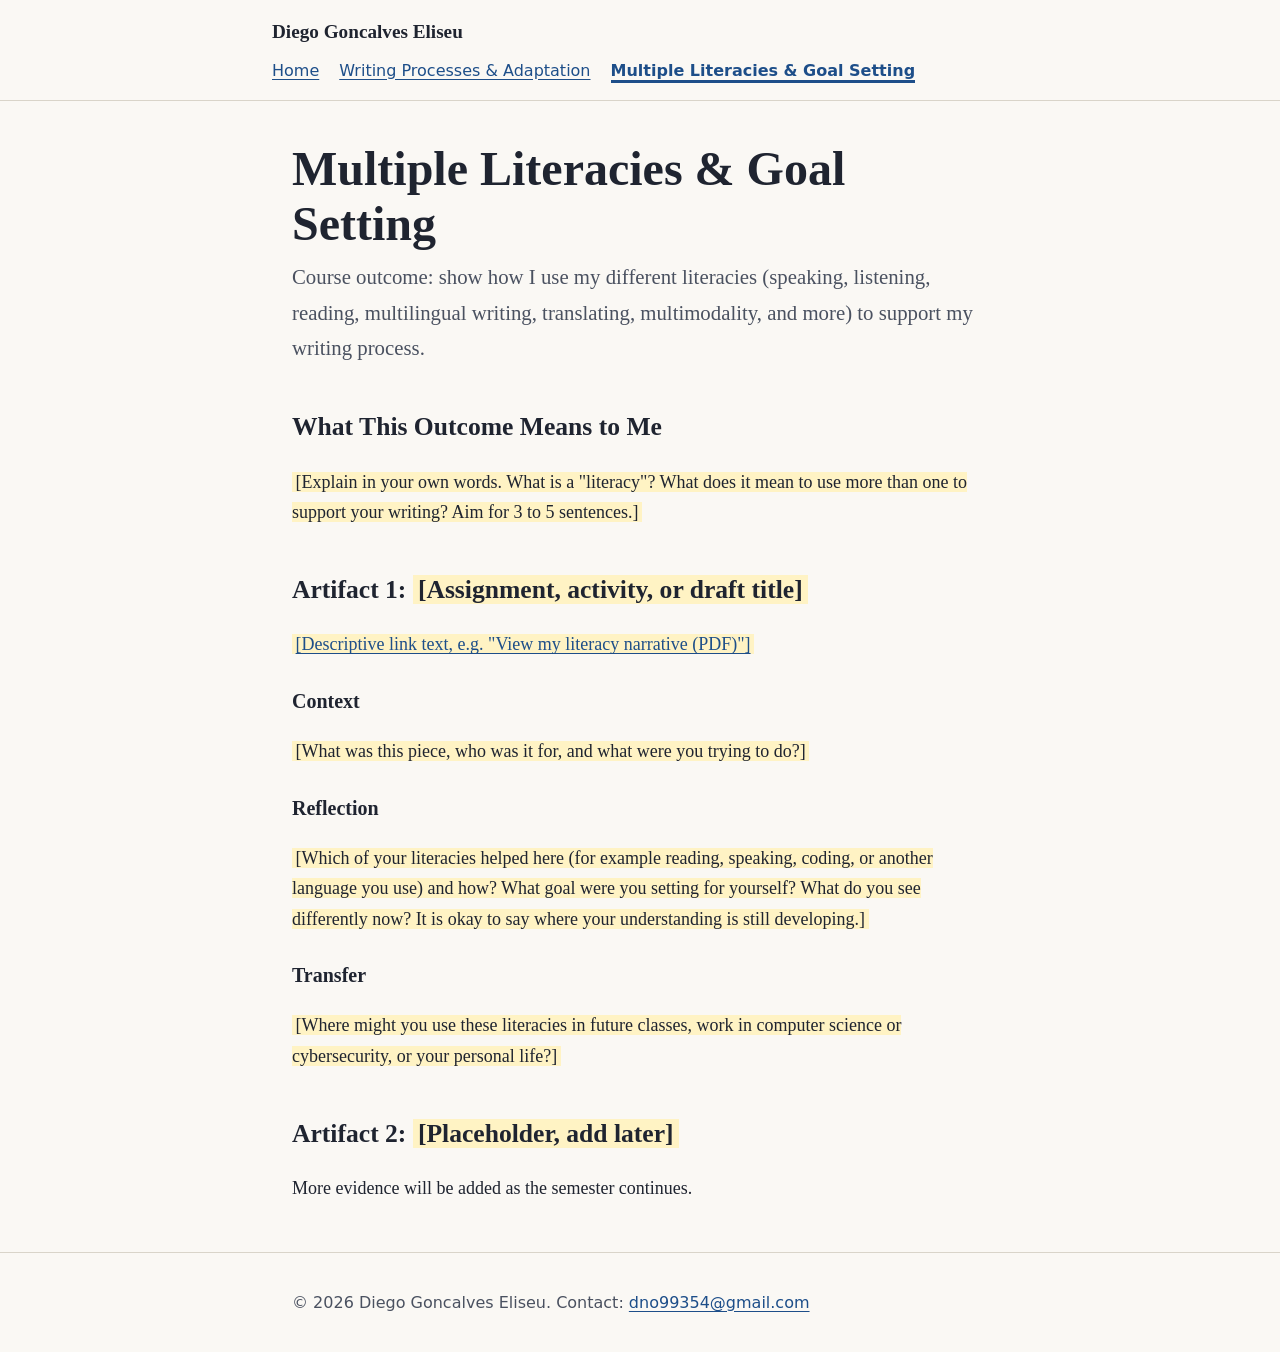
==== literacies.html @ 54d659ab "Add files via upload" ====
<!DOCTYPE html>
<html lang="en">
<head>
<meta charset="utf-8">
<meta name="viewport" content="width=device-width, initial-scale=1, viewport-fit=cover">
<title>Multiple Literacies &amp; Goal Setting | Diego Goncalves Eliseu</title>
<link rel="stylesheet" href="style.css">
</head>
<body>
<a class="skip" href="#main">Skip to main content</a>
<header>
 <div class="wrap bar">
  <a class="brand" href="index.html">Diego Goncalves Eliseu</a>
  <nav aria-label="Main">
   <ul>
    <li><a href="index.html">Home</a></li>
    <li><a href="writing-process.html">Writing Processes &amp; Adaptation</a></li>
    <li><a href="literacies.html" aria-current="page">Multiple Literacies &amp; Goal Setting</a></li>
   </ul>
  </nav>
 </div>
</header>

<main id="main" class="wrap">
 <h1>Multiple Literacies &amp; Goal Setting</h1>
 <p class="lede">Course outcome: show how I use my different literacies (speaking, listening, reading, multilingual writing, translating, multimodality, and more) to support my writing process.</p>

 <section aria-labelledby="def">
  <h2 id="def">What This Outcome Means to Me</h2>
  <p><span class="fill">[Explain in your own words. What is a "literacy"? What does it mean to use more than one to support your writing? Aim for 3 to 5 sentences.]</span></p>
 </section>

 <section aria-labelledby="art1">
  <h2 id="art1">Artifact 1: <span class="fill">[Assignment, activity, or draft title]</span></h2>
  <p><a href="#"><span class="fill">[Descriptive link text, e.g. "View my literacy narrative (PDF)"]</span></a></p>
  <h3>Context</h3>
  <p><span class="fill">[What was this piece, who was it for, and what were you trying to do?]</span></p>
  <h3>Reflection</h3>
  <p><span class="fill">[Which of your literacies helped here (for example reading, speaking, coding, or another language you use) and how? What goal were you setting for yourself? What do you see differently now? It is okay to say where your understanding is still developing.]</span></p>
  <h3>Transfer</h3>
  <p><span class="fill">[Where might you use these literacies in future classes, work in computer science or cybersecurity, or your personal life?]</span></p>
 </section>

 <section aria-labelledby="art2">
  <h2 id="art2">Artifact 2: <span class="fill">[Placeholder, add later]</span></h2>
  <p>More evidence will be added as the semester continues.</p>
 </section>
</main>

<footer>
 <div class="wrap">
  <p>&copy; 2026 Diego Goncalves Eliseu. Contact: <a href="mailto:dno99354@gmail.com">dno99354@gmail.com</a></p>
 </div>
</footer>
</body>
</html>
---- style.css ----
:root{--bg:#faf8f4;--fg:#1f2430;--muted:#4a5160;--accent:#1d4e89;--card:#fff;--line:#d9d4c9;--hl:#fff3c4;box-sizing:border-box;padding-top:env(safe-area-inset-top,0px);padding-bottom:env(safe-area-inset-bottom,0px)}
@media (prefers-color-scheme:dark){:root{--bg:#14171d;--fg:#f0eee9;--muted:#c3c8d2;--accent:#8fc0ff;--card:#1c2028;--line:#343a46;--hl:#4a4220}}
*{box-sizing:border-box}
html{scroll-padding-top:env(safe-area-inset-top,0px);scroll-behavior:smooth}
body{margin:0;background:var(--bg);color:var(--fg);font:1.125rem/1.7 Georgia,"Times New Roman",serif}
a{color:var(--accent);text-underline-offset:3px}
a:focus-visible{outline:3px solid var(--accent);outline-offset:3px}
.skip{position:absolute;left:-999px;top:0;background:var(--accent);color:var(--bg);padding:.6rem 1rem}
.skip:focus{left:0;z-index:10}
.wrap{max-width:46rem;margin:0 auto;padding:0 1.25rem}
header{border-bottom:1px solid var(--line)}
.bar{display:flex;flex-wrap:wrap;gap:.5rem 1.5rem;justify-content:space-between;align-items:center;padding:1rem 0}
.brand{font-weight:700;font-size:1.2rem;color:var(--fg);text-decoration:none}
nav ul{display:flex;flex-wrap:wrap;gap:.25rem 1.25rem;list-style:none;margin:0;padding:0;font-family:system-ui,sans-serif;font-size:1rem}
nav a[aria-current="page"]{font-weight:700;text-decoration:none;border-bottom:3px solid var(--accent)}
h1{font-size:clamp(2rem,6vw,3rem);line-height:1.15;margin:2.5rem 0 .5rem}
h2{font-size:1.6rem;margin:2.5rem 0 .5rem}
h3{font-size:1.25rem;margin:1.5rem 0 .25rem}
.lede{font-size:1.3rem;color:var(--muted);margin:0 0 1.5rem}
.card{background:var(--card);border:1px solid var(--line);border-radius:10px;padding:1rem 1.25rem;margin:1rem 0}
.grid{display:grid;gap:1rem;grid-template-columns:repeat(auto-fit,minmax(14rem,1fr));list-style:none;padding:0}
.grid .card{margin:0}
.grid p{margin:0;font-size:1rem;color:var(--muted)}
.fill{background:var(--hl);padding:0 .2em}
footer{border-top:1px solid var(--line);margin-top:3rem;padding:1.5rem 0;font:1rem system-ui,sans-serif;color:var(--muted)}
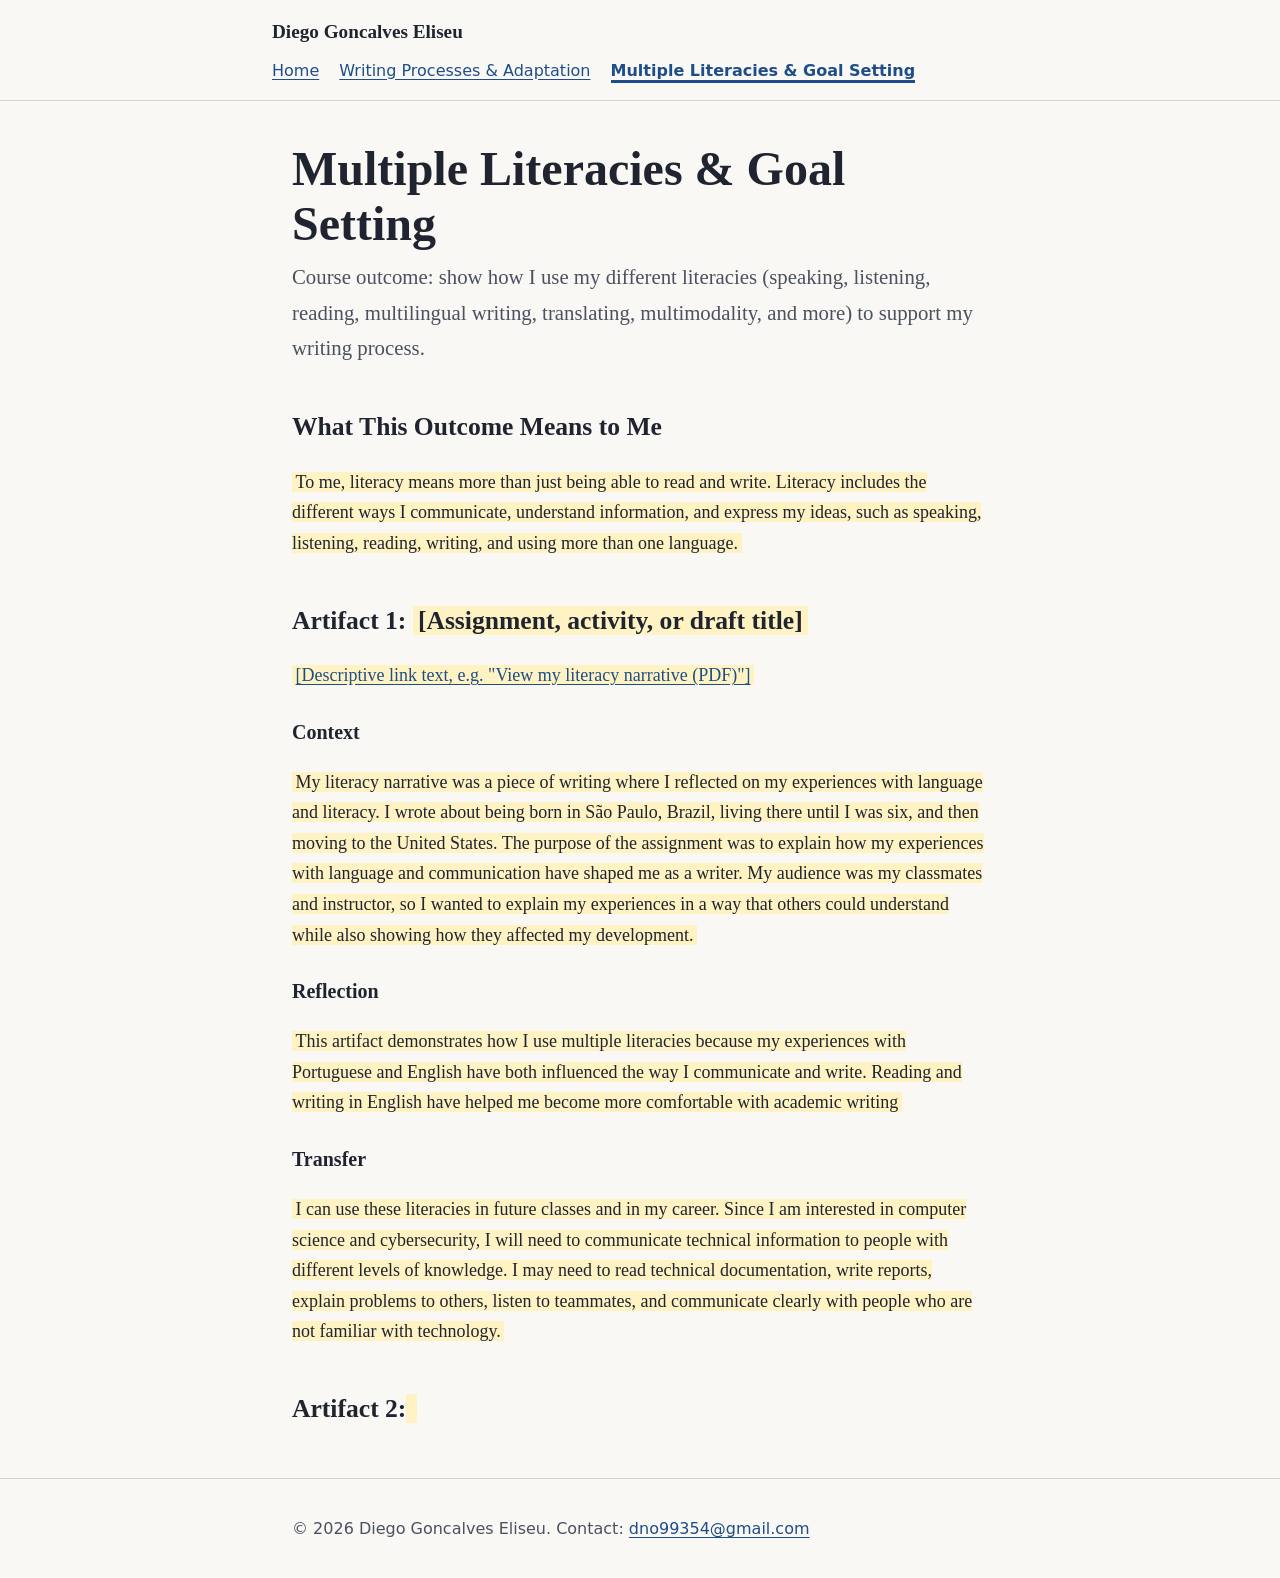
==== commit efb430c7: "Revise literacy reflections and artifact descriptions Updated the content in literacies.html to prov" ====
--- a/literacies.html
+++ b/literacies.html
@@ -27,23 +27,23 @@
 
  <section aria-labelledby="def">
   <h2 id="def">What This Outcome Means to Me</h2>
-  <p><span class="fill">[Explain in your own words. What is a "literacy"? What does it mean to use more than one to support your writing? Aim for 3 to 5 sentences.]</span></p>
+  <p><span class="fill">To me, literacy means more than just being able to read and write. Literacy includes the different ways I communicate, understand information, and express my ideas, such as speaking, listening, reading, writing, and using more than one language.</span></p>
  </section>
 
  <section aria-labelledby="art1">
   <h2 id="art1">Artifact 1: <span class="fill">[Assignment, activity, or draft title]</span></h2>
   <p><a href="#"><span class="fill">[Descriptive link text, e.g. "View my literacy narrative (PDF)"]</span></a></p>
   <h3>Context</h3>
-  <p><span class="fill">[What was this piece, who was it for, and what were you trying to do?]</span></p>
+  <p><span class="fill">My literacy narrative was a piece of writing where I reflected on my experiences with language and literacy. I wrote about being born in São Paulo, Brazil, living there until I was six, and then moving to the United States. The purpose of the assignment was to explain how my experiences with language and communication have shaped me as a writer. My audience was my classmates and instructor, so I wanted to explain my experiences in a way that others could understand while also showing how they affected my development.</span></p>
   <h3>Reflection</h3>
-  <p><span class="fill">[Which of your literacies helped here (for example reading, speaking, coding, or another language you use) and how? What goal were you setting for yourself? What do you see differently now? It is okay to say where your understanding is still developing.]</span></p>
+  <p><span class="fill">This artifact demonstrates how I use multiple literacies because my experiences with Portuguese and English have both influenced the way I communicate and write. Reading and writing in English have helped me become more comfortable with academic writing</span></p>
   <h3>Transfer</h3>
-  <p><span class="fill">[Where might you use these literacies in future classes, work in computer science or cybersecurity, or your personal life?]</span></p>
+  <p><span class="fill">I can use these literacies in future classes and in my career. Since I am interested in computer science and cybersecurity, I will need to communicate technical information to people with different levels of knowledge. I may need to read technical documentation, write reports, explain problems to others, listen to teammates, and communicate clearly with people who are not familiar with technology. </span></p>
  </section>
 
  <section aria-labelledby="art2">
-  <h2 id="art2">Artifact 2: <span class="fill">[Placeholder, add later]</span></h2>
-  <p>More evidence will be added as the semester continues.</p>
+  <h2 id="art2">Artifact 2: <span class="fill"></span></h2>
+  <p></p>
  </section>
 </main>
 
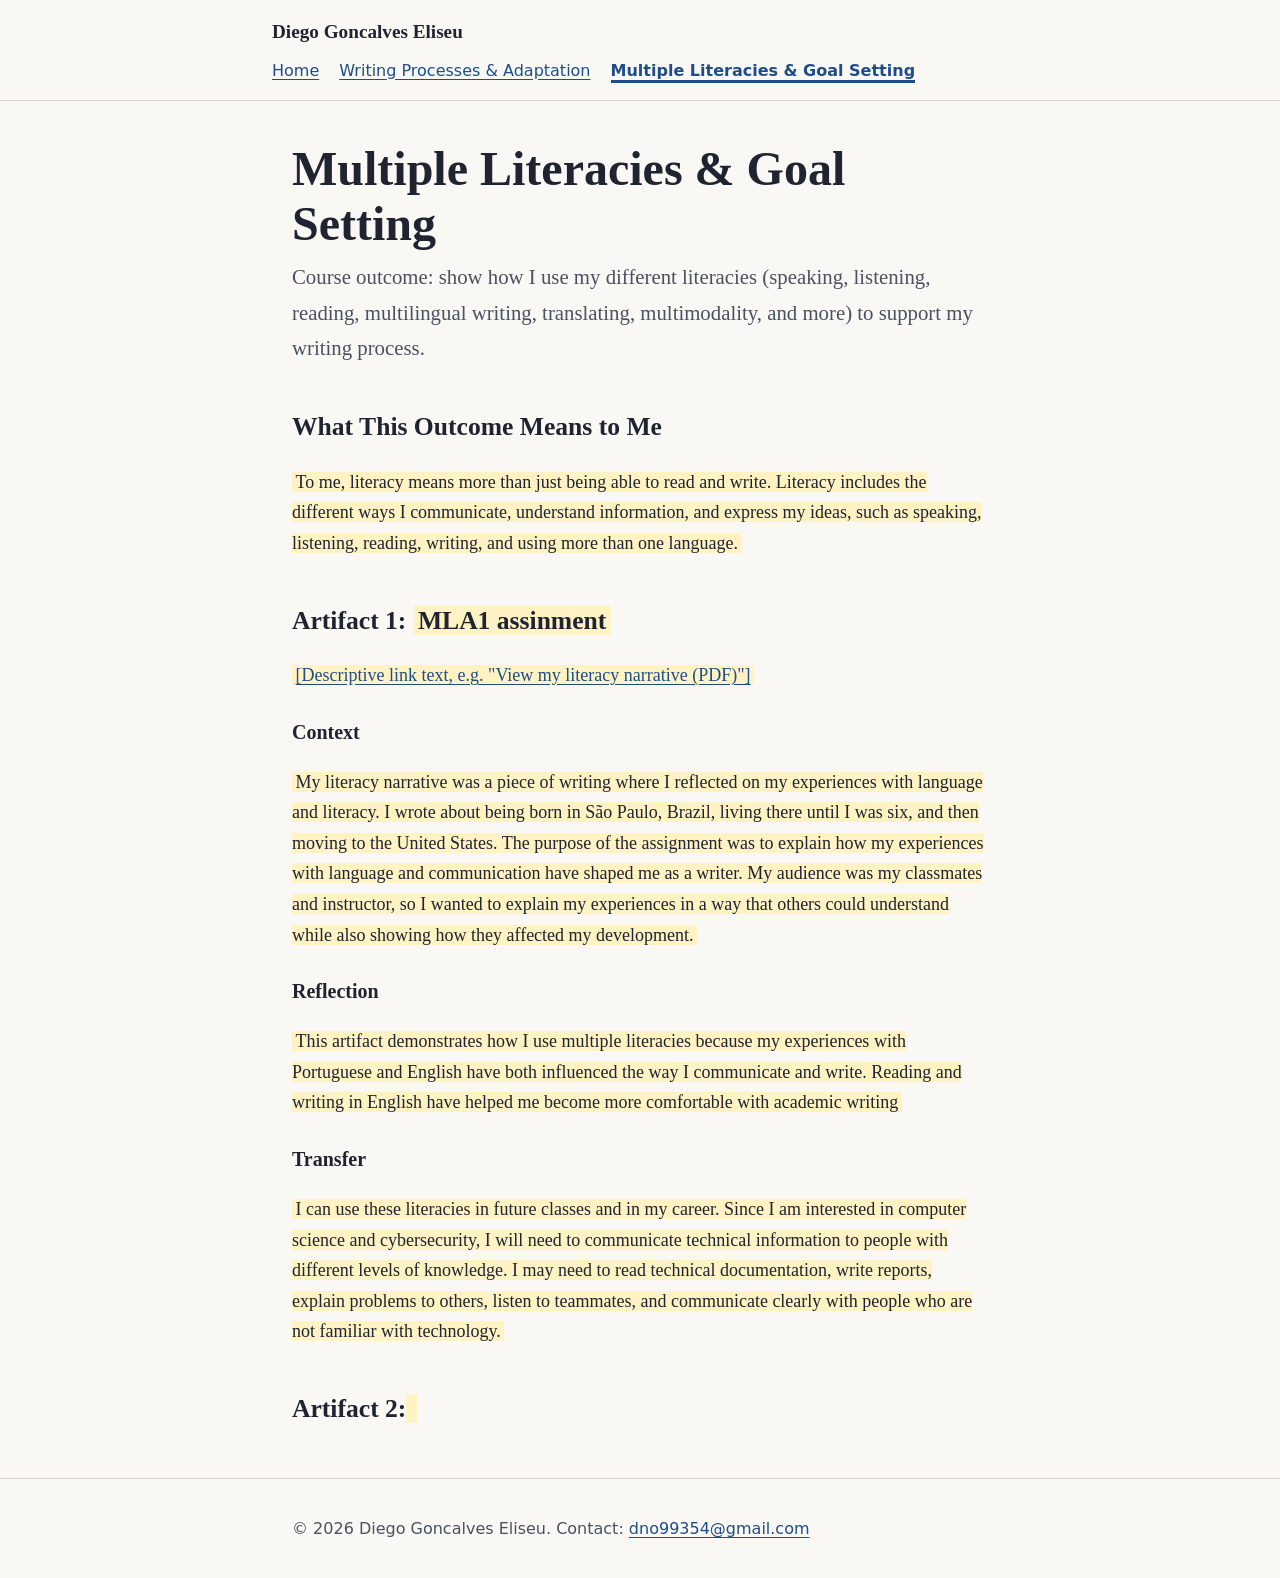
==== commit 6a876e6e: "Update Artifact 1 title in literacies.html" ====
--- a/literacies.html
+++ b/literacies.html
@@ -31,7 +31,7 @@
  </section>
 
  <section aria-labelledby="art1">
-  <h2 id="art1">Artifact 1: <span class="fill">[Assignment, activity, or draft title]</span></h2>
+  <h2 id="art1">Artifact 1: <span class="fill">MLA1 assinment</span></h2>
   <p><a href="#"><span class="fill">[Descriptive link text, e.g. "View my literacy narrative (PDF)"]</span></a></p>
   <h3>Context</h3>
   <p><span class="fill">My literacy narrative was a piece of writing where I reflected on my experiences with language and literacy. I wrote about being born in São Paulo, Brazil, living there until I was six, and then moving to the United States. The purpose of the assignment was to explain how my experiences with language and communication have shaped me as a writer. My audience was my classmates and instructor, so I wanted to explain my experiences in a way that others could understand while also showing how they affected my development.</span></p>
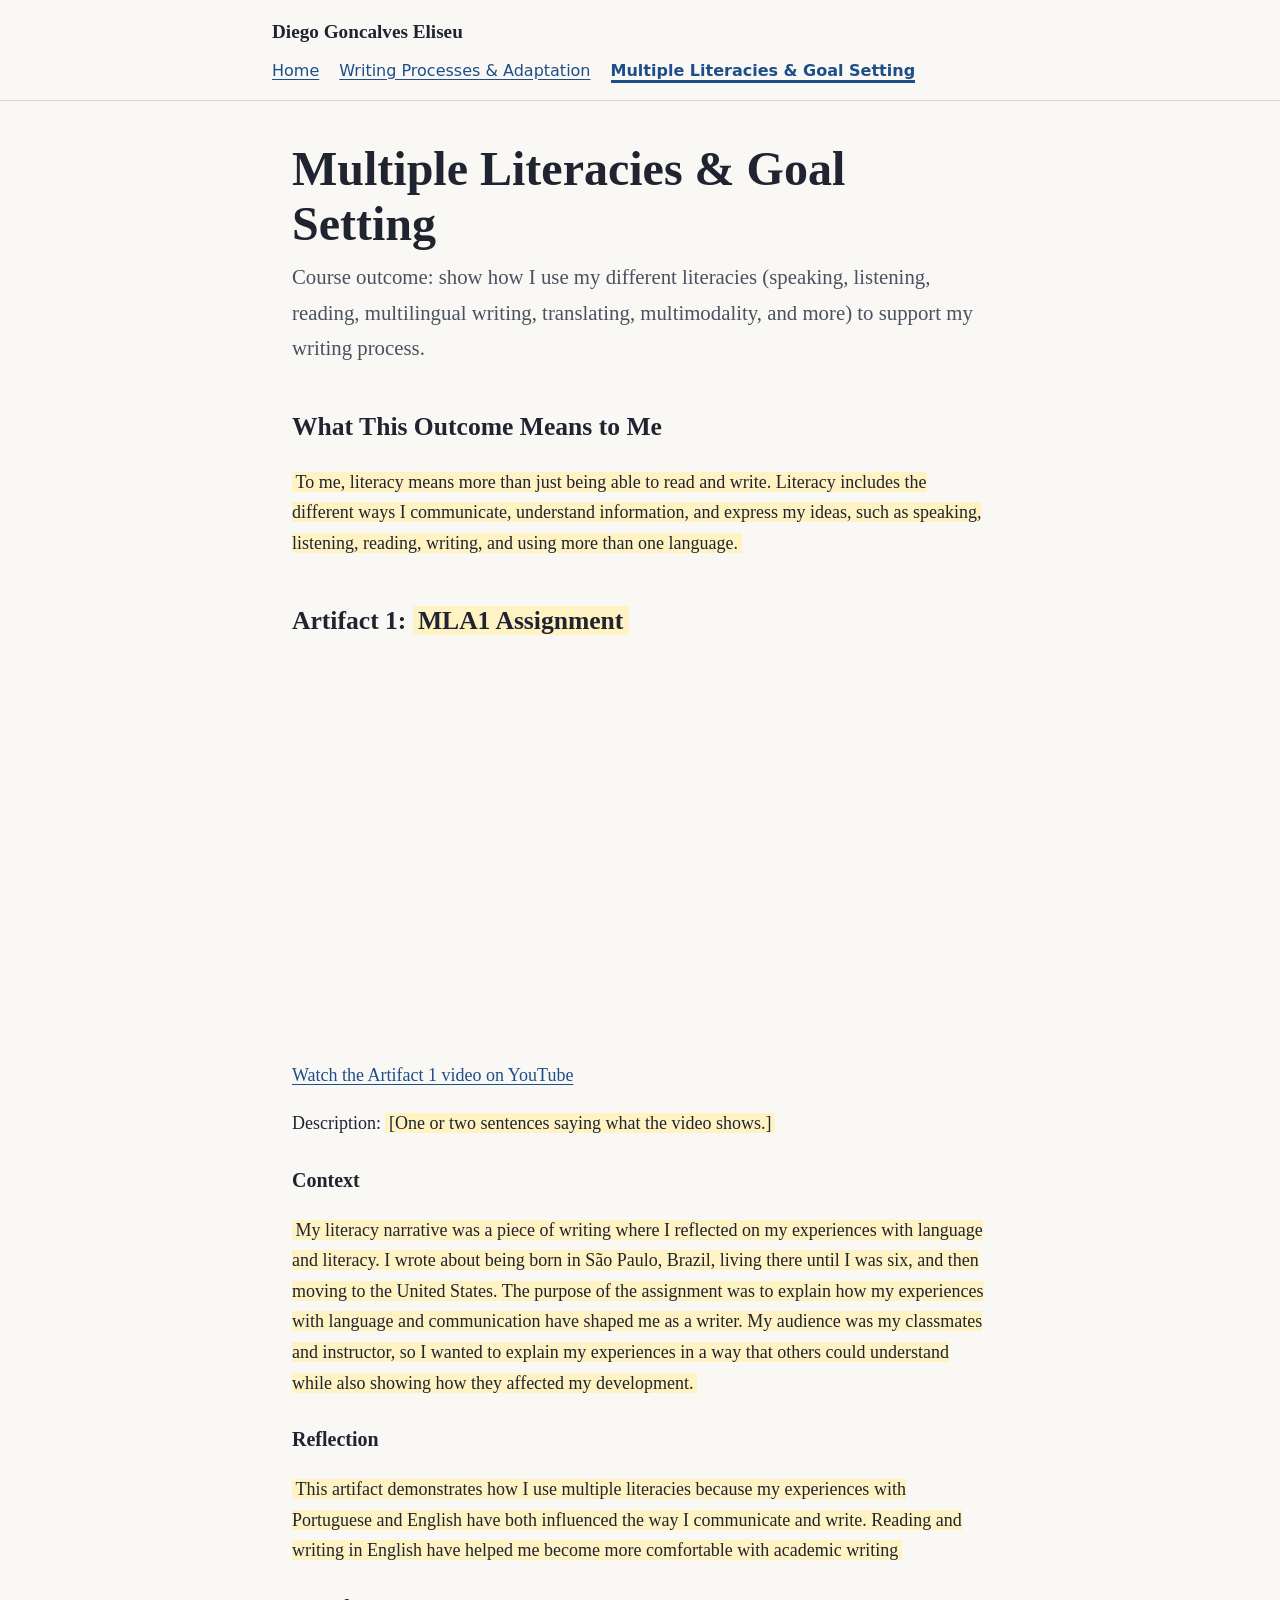
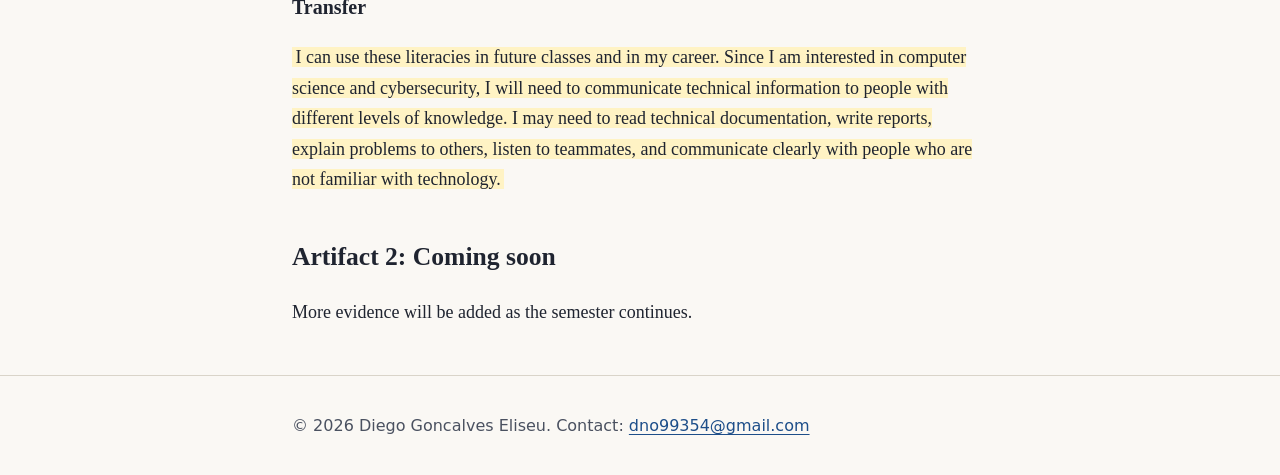
==== commit 08e4e50b: "Add files via upload" ====
--- a/literacies.html
+++ b/literacies.html
@@ -31,8 +31,12 @@
  </section>
 
  <section aria-labelledby="art1">
-  <h2 id="art1">Artifact 1: <span class="fill">MLA1 assinment</span></h2>
-  <p><a href="#"><span class="fill">[Descriptive link text, e.g. "View my literacy narrative (PDF)"]</span></a></p>
+  <h2 id="art1">Artifact 1: <span class="fill">MLA1 Assignment</span></h2>
+  <div style="position:relative;aspect-ratio:16/9;max-width:100%">
+   <iframe src="https://www.youtube.com/embed/KyMHgyBJsSA" title="Video for Artifact 1: MLA1 Assignment by Diego Goncalves Eliseu" style="position:absolute;inset:0;width:100%;height:100%;border:0" allow="accelerometer; clipboard-write; encrypted-media; gyroscope; picture-in-picture" allowfullscreen></iframe>
+  </div>
+  <p><a href="https://youtu.be/KyMHgyBJsSA">Watch the Artifact 1 video on YouTube</a></p>
+  <p>Description: <span class="fill">[One or two sentences saying what the video shows.]</span></p>
   <h3>Context</h3>
   <p><span class="fill">My literacy narrative was a piece of writing where I reflected on my experiences with language and literacy. I wrote about being born in São Paulo, Brazil, living there until I was six, and then moving to the United States. The purpose of the assignment was to explain how my experiences with language and communication have shaped me as a writer. My audience was my classmates and instructor, so I wanted to explain my experiences in a way that others could understand while also showing how they affected my development.</span></p>
   <h3>Reflection</h3>
@@ -42,8 +46,8 @@
  </section>
 
  <section aria-labelledby="art2">
-  <h2 id="art2">Artifact 2: <span class="fill"></span></h2>
-  <p></p>
+  <h2 id="art2">Artifact 2: Coming soon</h2>
+  <p>More evidence will be added as the semester continues.</p>
  </section>
 </main>
 
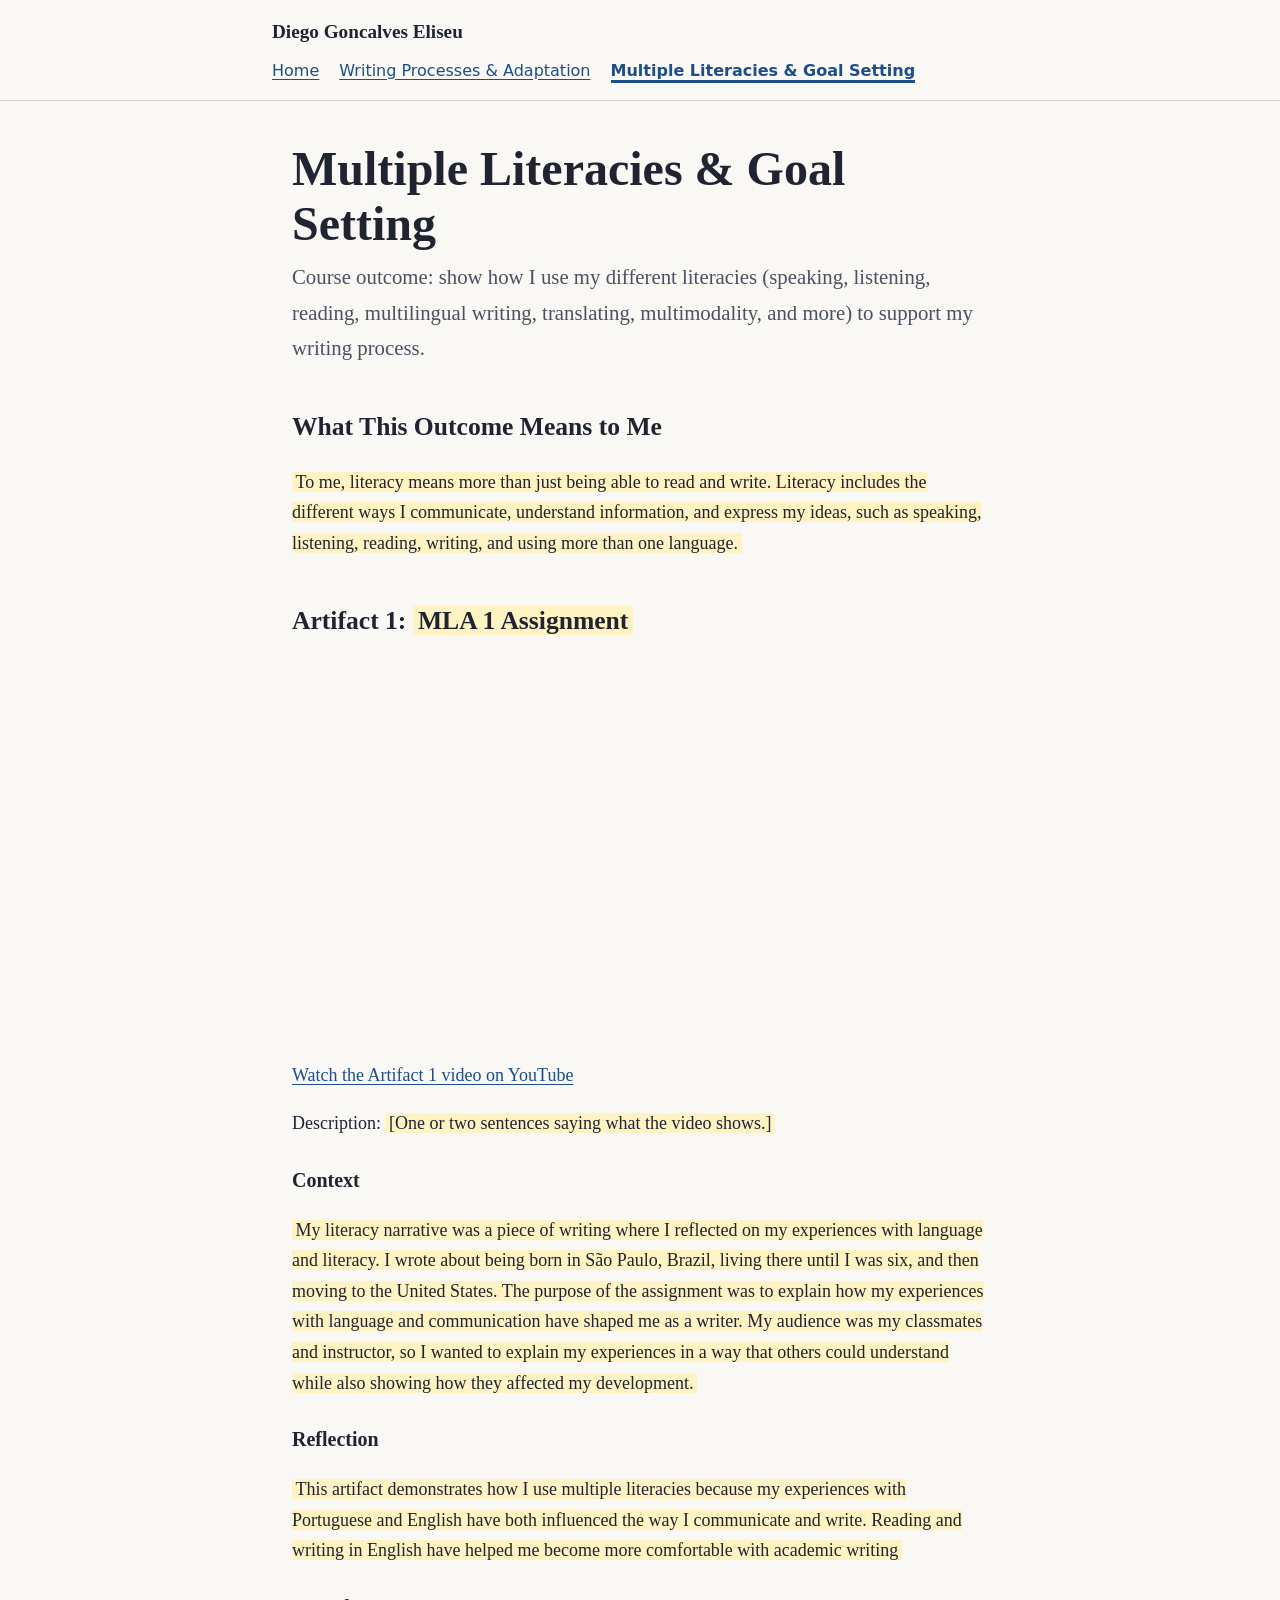
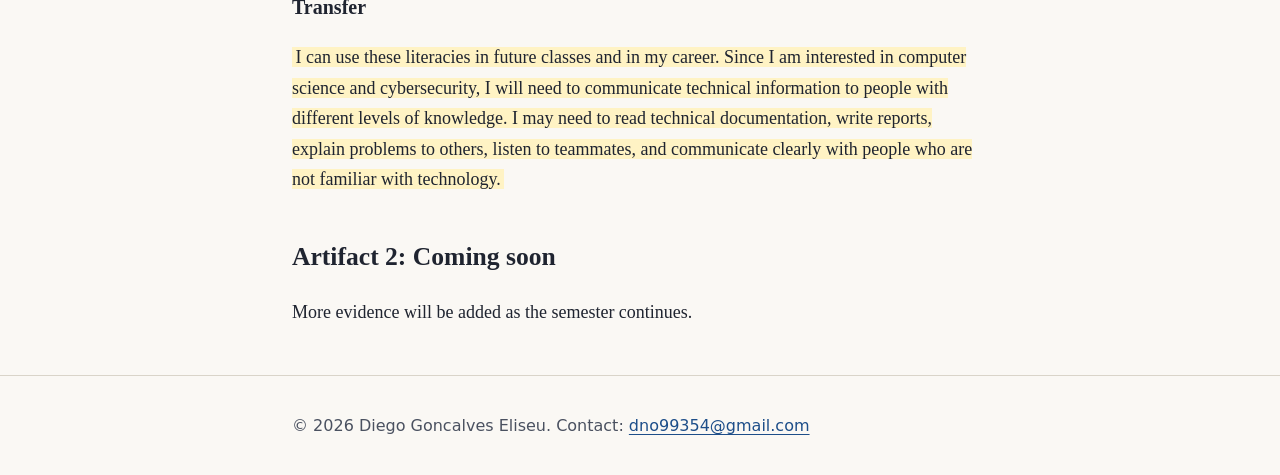
==== commit 4154bbdb: "Correct title formatting for Artifact 1" ====
--- a/literacies.html
+++ b/literacies.html
@@ -31,7 +31,7 @@
  </section>
 
  <section aria-labelledby="art1">
-  <h2 id="art1">Artifact 1: <span class="fill">MLA1 Assignment</span></h2>
+  <h2 id="art1">Artifact 1: <span class="fill">MLA 1 Assignment</span></h2>
   <div style="position:relative;aspect-ratio:16/9;max-width:100%">
    <iframe src="https://www.youtube.com/embed/KyMHgyBJsSA" title="Video for Artifact 1: MLA1 Assignment by Diego Goncalves Eliseu" style="position:absolute;inset:0;width:100%;height:100%;border:0" allow="accelerometer; clipboard-write; encrypted-media; gyroscope; picture-in-picture" allowfullscreen></iframe>
   </div>
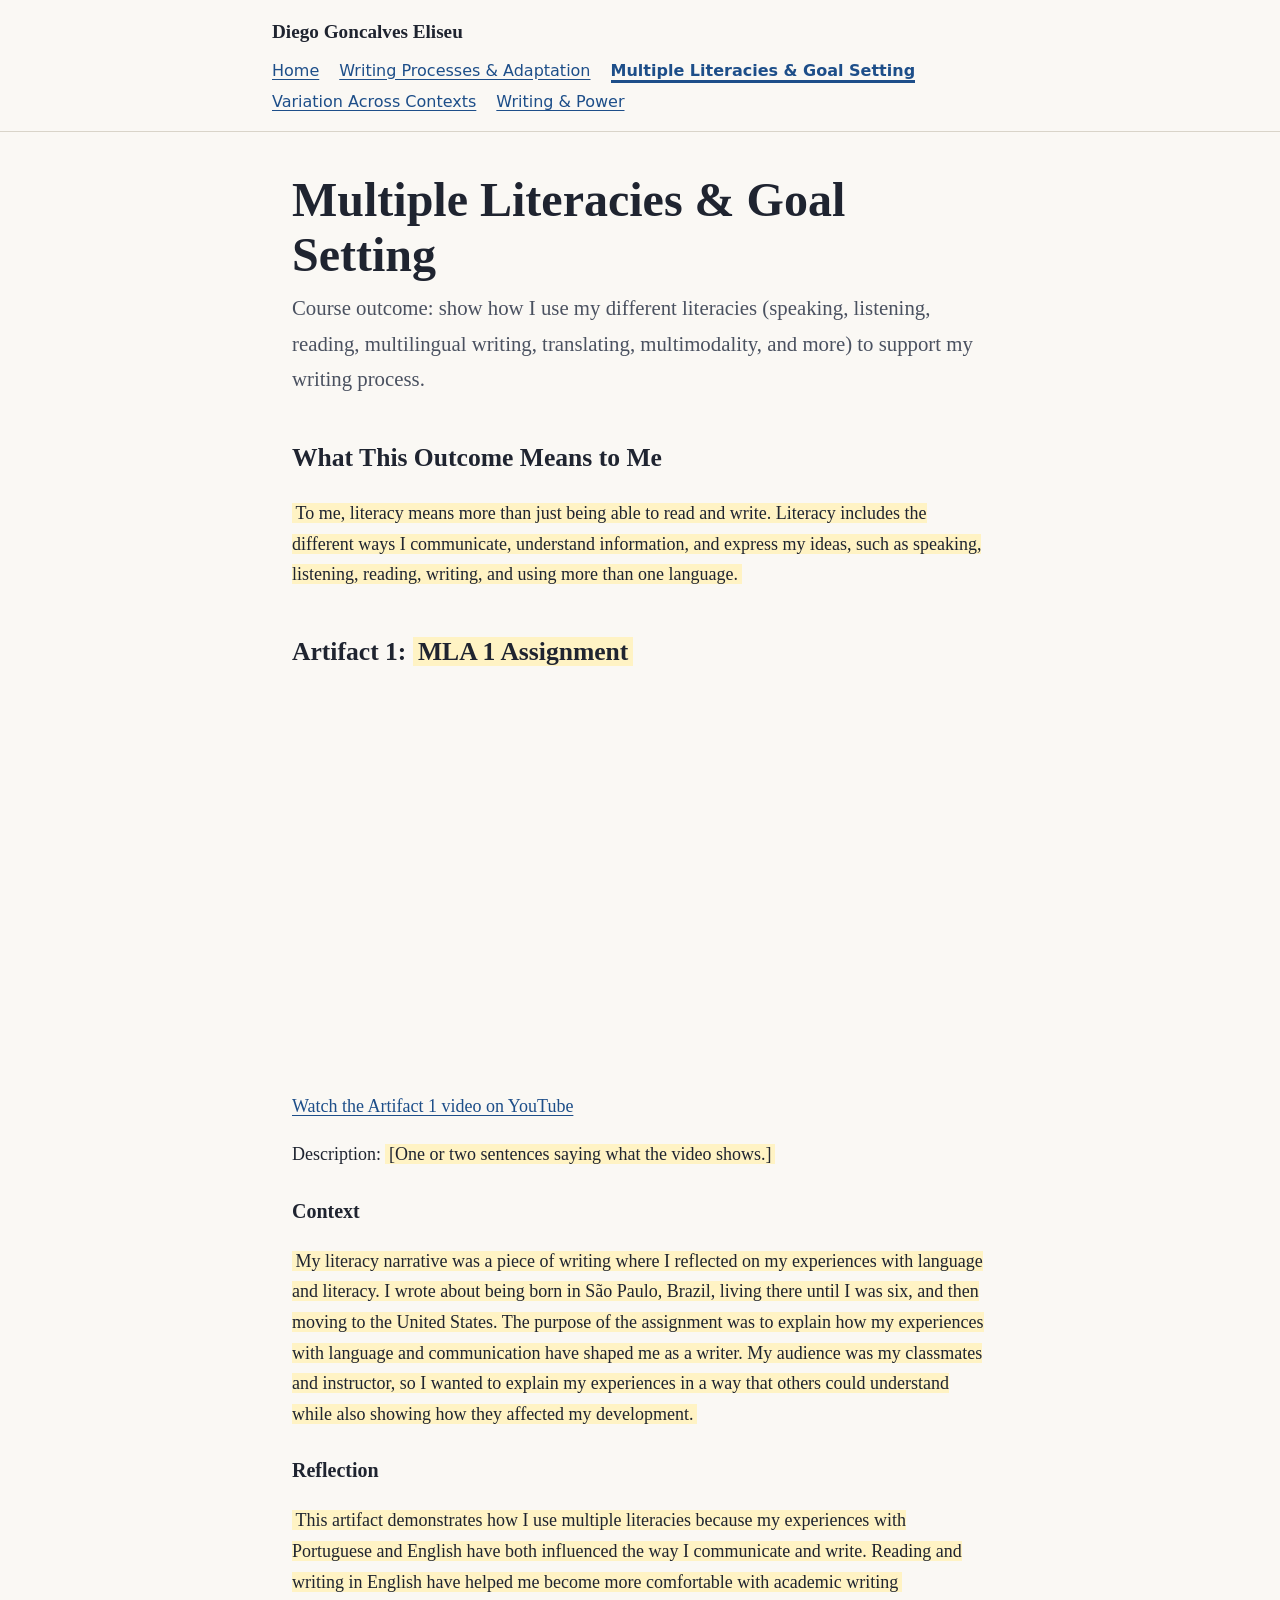
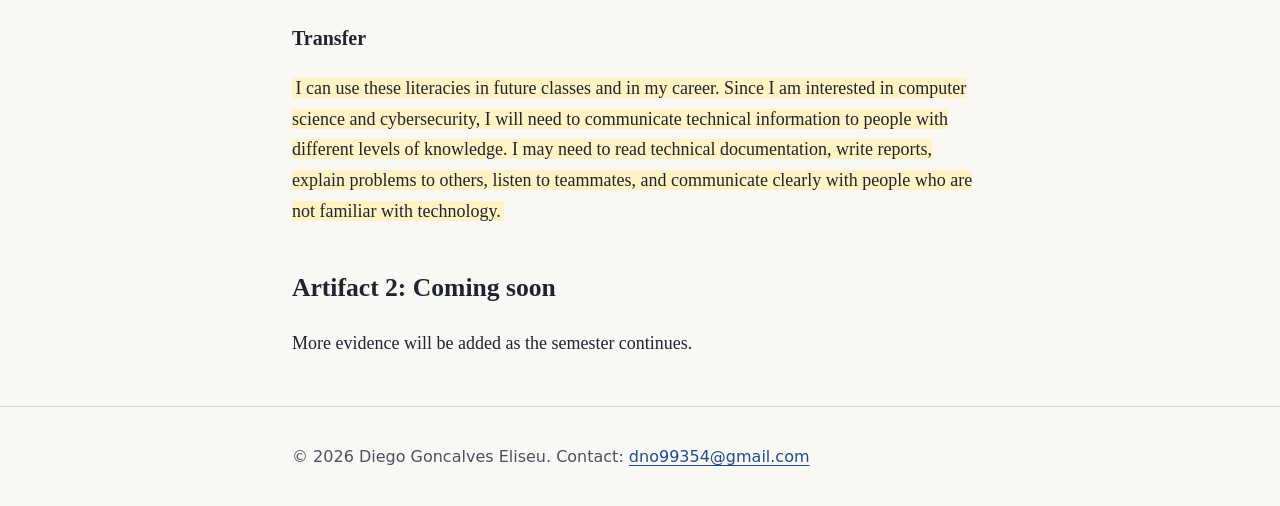
==== commit a28cc86a: "Rename literacies_1.html to literacies.html" ====
--- a/literacies.html
+++ b/literacies.html
@@ -16,6 +16,8 @@
     <li><a href="index.html">Home</a></li>
     <li><a href="writing-process.html">Writing Processes &amp; Adaptation</a></li>
     <li><a href="literacies.html" aria-current="page">Multiple Literacies &amp; Goal Setting</a></li>
+    <li><a href="variation.html">Variation Across Contexts</a></li>
+    <li><a href="power.html">Writing &amp; Power</a></li>
    </ul>
   </nav>
  </div>
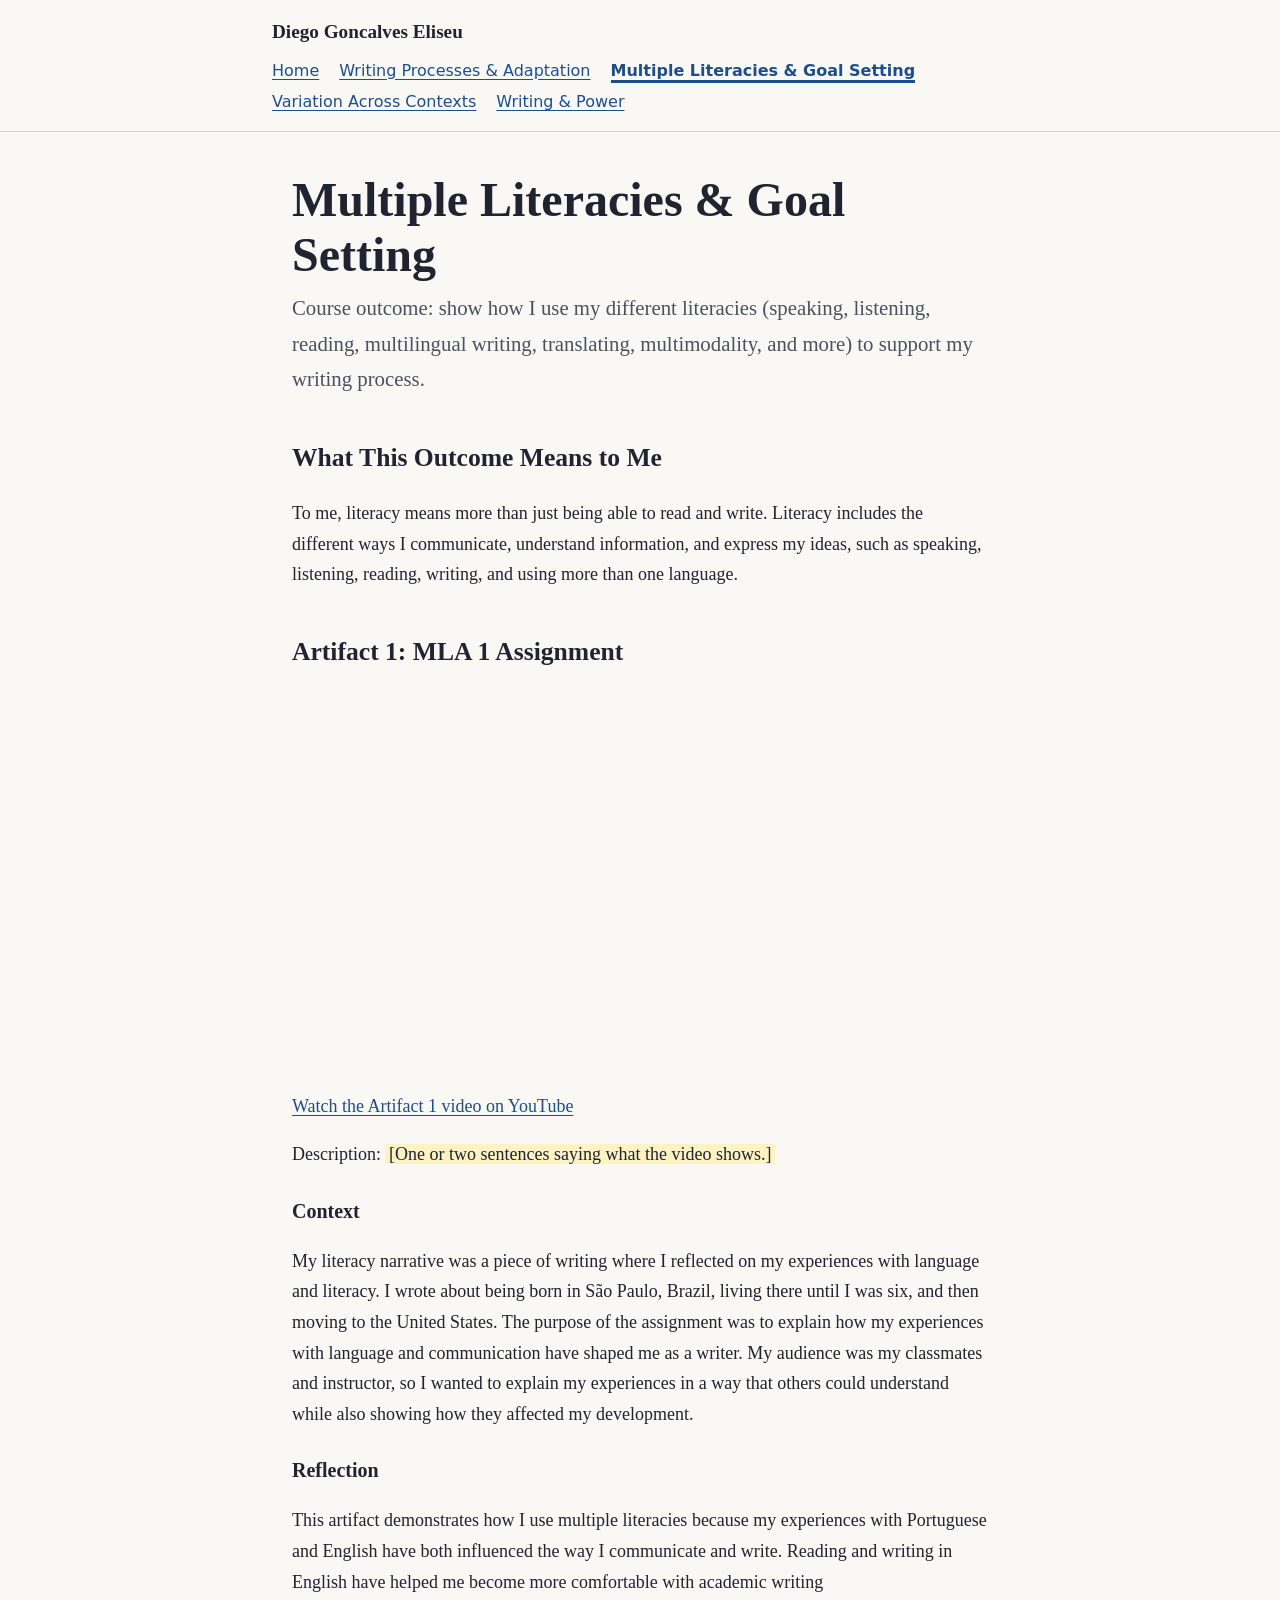
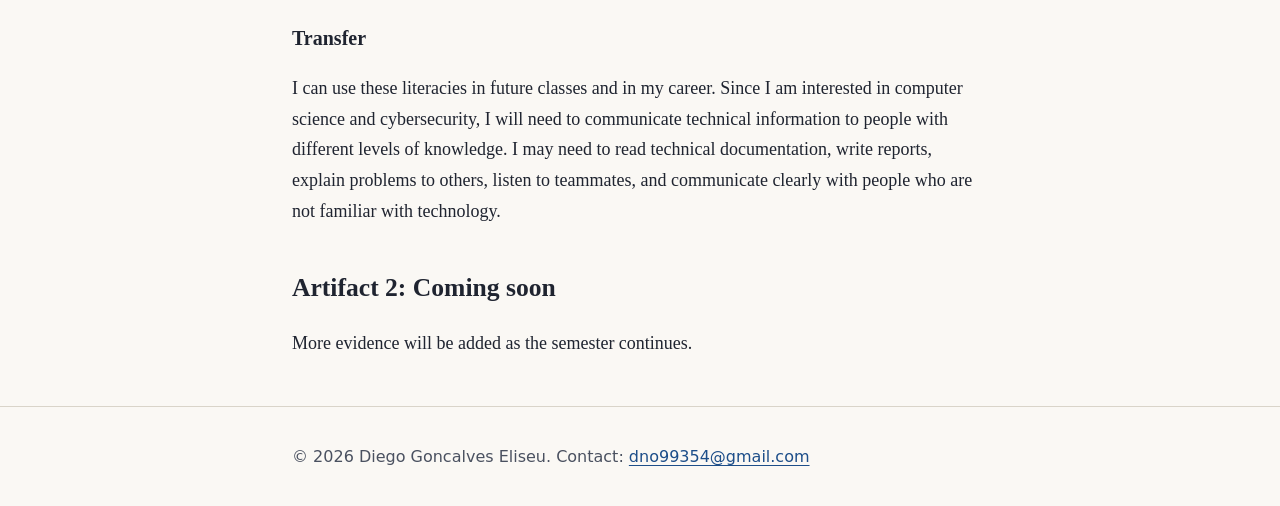
==== commit f39d2ea8: "Remove highlights from finished text Co-Authored-By: Claude Opus 5.5 <noreply@anthropic.com> Claude-" ====
--- a/literacies.html
+++ b/literacies.html
@@ -29,22 +29,22 @@
 
  <section aria-labelledby="def">
   <h2 id="def">What This Outcome Means to Me</h2>
-  <p><span class="fill">To me, literacy means more than just being able to read and write. Literacy includes the different ways I communicate, understand information, and express my ideas, such as speaking, listening, reading, writing, and using more than one language.</span></p>
+  <p>To me, literacy means more than just being able to read and write. Literacy includes the different ways I communicate, understand information, and express my ideas, such as speaking, listening, reading, writing, and using more than one language.</p>
  </section>
 
  <section aria-labelledby="art1">
-  <h2 id="art1">Artifact 1: <span class="fill">MLA 1 Assignment</span></h2>
+  <h2 id="art1">Artifact 1: MLA 1 Assignment</h2>
   <div style="position:relative;aspect-ratio:16/9;max-width:100%">
    <iframe src="https://www.youtube.com/embed/KyMHgyBJsSA" title="Video for Artifact 1: MLA1 Assignment by Diego Goncalves Eliseu" style="position:absolute;inset:0;width:100%;height:100%;border:0" allow="accelerometer; clipboard-write; encrypted-media; gyroscope; picture-in-picture" allowfullscreen></iframe>
   </div>
   <p><a href="https://youtu.be/KyMHgyBJsSA">Watch the Artifact 1 video on YouTube</a></p>
   <p>Description: <span class="fill">[One or two sentences saying what the video shows.]</span></p>
   <h3>Context</h3>
-  <p><span class="fill">My literacy narrative was a piece of writing where I reflected on my experiences with language and literacy. I wrote about being born in São Paulo, Brazil, living there until I was six, and then moving to the United States. The purpose of the assignment was to explain how my experiences with language and communication have shaped me as a writer. My audience was my classmates and instructor, so I wanted to explain my experiences in a way that others could understand while also showing how they affected my development.</span></p>
+  <p>My literacy narrative was a piece of writing where I reflected on my experiences with language and literacy. I wrote about being born in São Paulo, Brazil, living there until I was six, and then moving to the United States. The purpose of the assignment was to explain how my experiences with language and communication have shaped me as a writer. My audience was my classmates and instructor, so I wanted to explain my experiences in a way that others could understand while also showing how they affected my development.</p>
   <h3>Reflection</h3>
-  <p><span class="fill">This artifact demonstrates how I use multiple literacies because my experiences with Portuguese and English have both influenced the way I communicate and write. Reading and writing in English have helped me become more comfortable with academic writing</span></p>
+  <p>This artifact demonstrates how I use multiple literacies because my experiences with Portuguese and English have both influenced the way I communicate and write. Reading and writing in English have helped me become more comfortable with academic writing</p>
   <h3>Transfer</h3>
-  <p><span class="fill">I can use these literacies in future classes and in my career. Since I am interested in computer science and cybersecurity, I will need to communicate technical information to people with different levels of knowledge. I may need to read technical documentation, write reports, explain problems to others, listen to teammates, and communicate clearly with people who are not familiar with technology. </span></p>
+  <p>I can use these literacies in future classes and in my career. Since I am interested in computer science and cybersecurity, I will need to communicate technical information to people with different levels of knowledge. I may need to read technical documentation, write reports, explain problems to others, listen to teammates, and communicate clearly with people who are not familiar with technology. </p>
  </section>
 
  <section aria-labelledby="art2">
